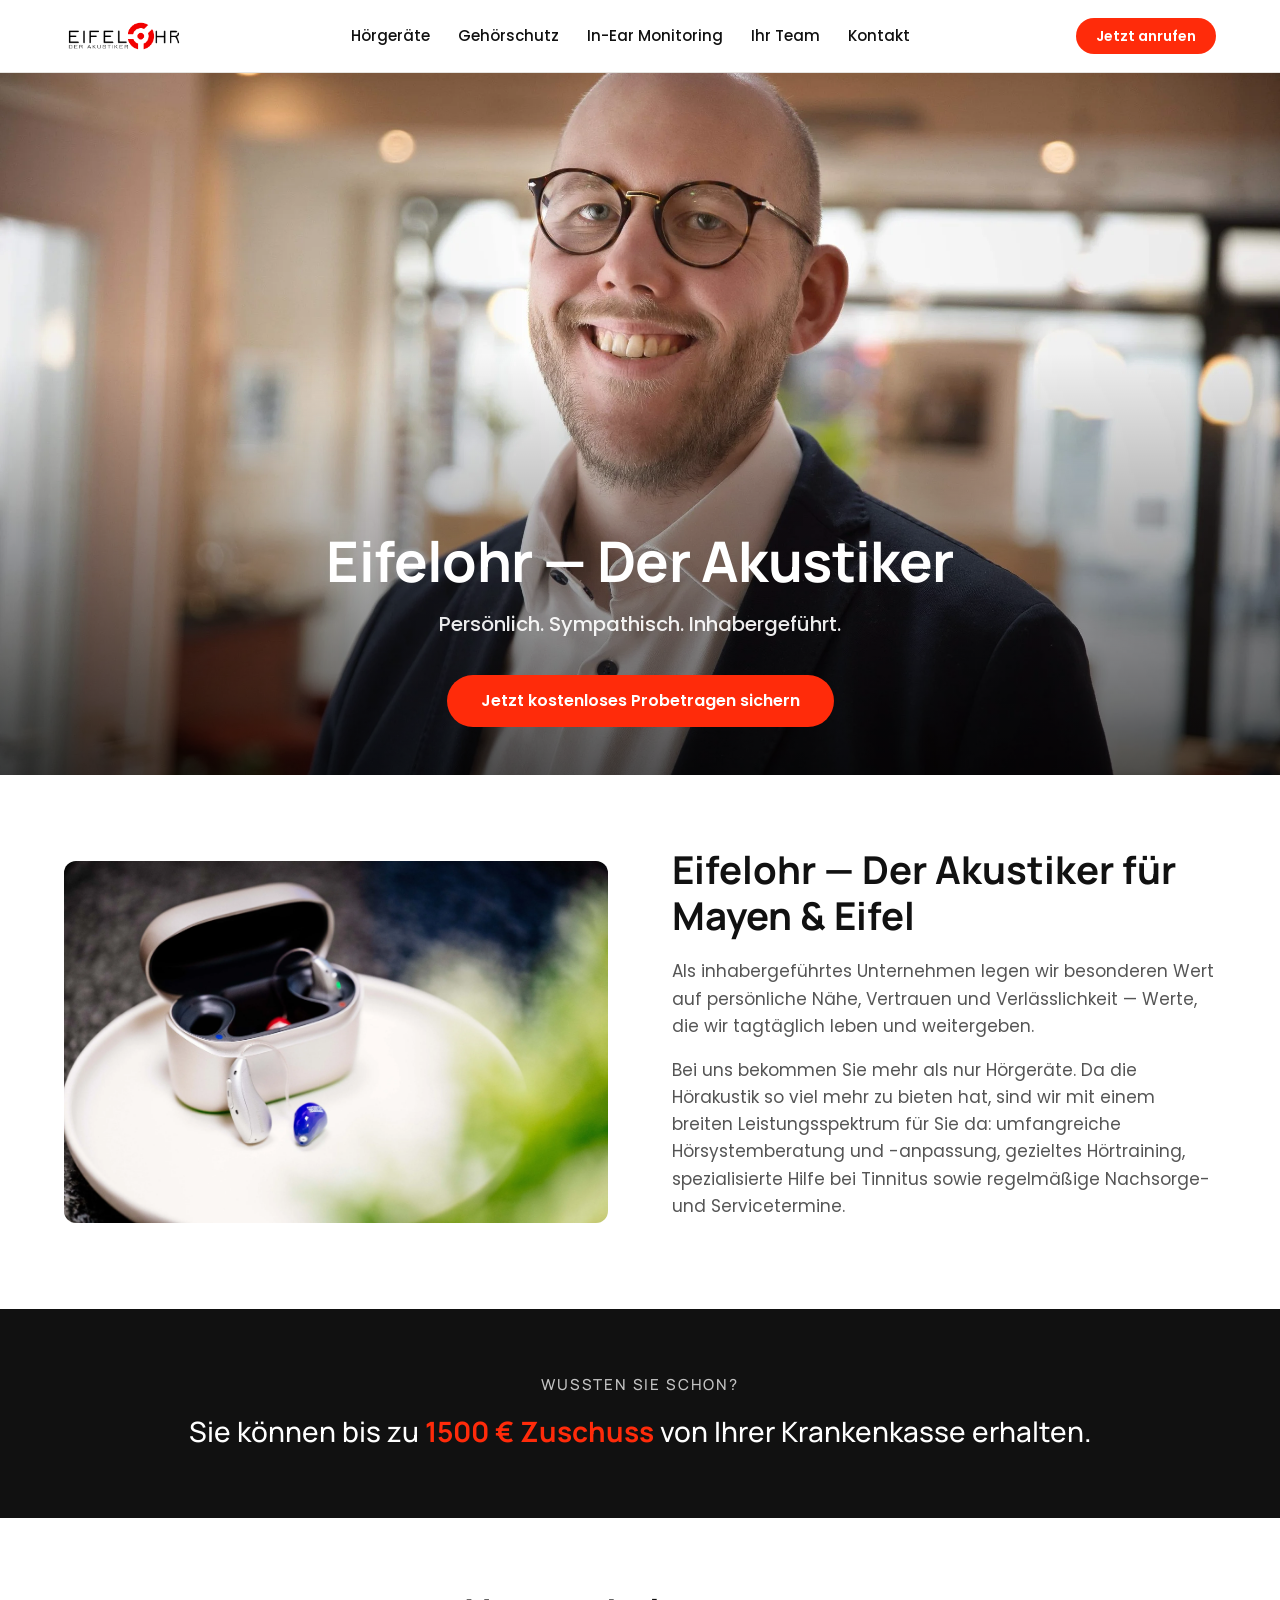
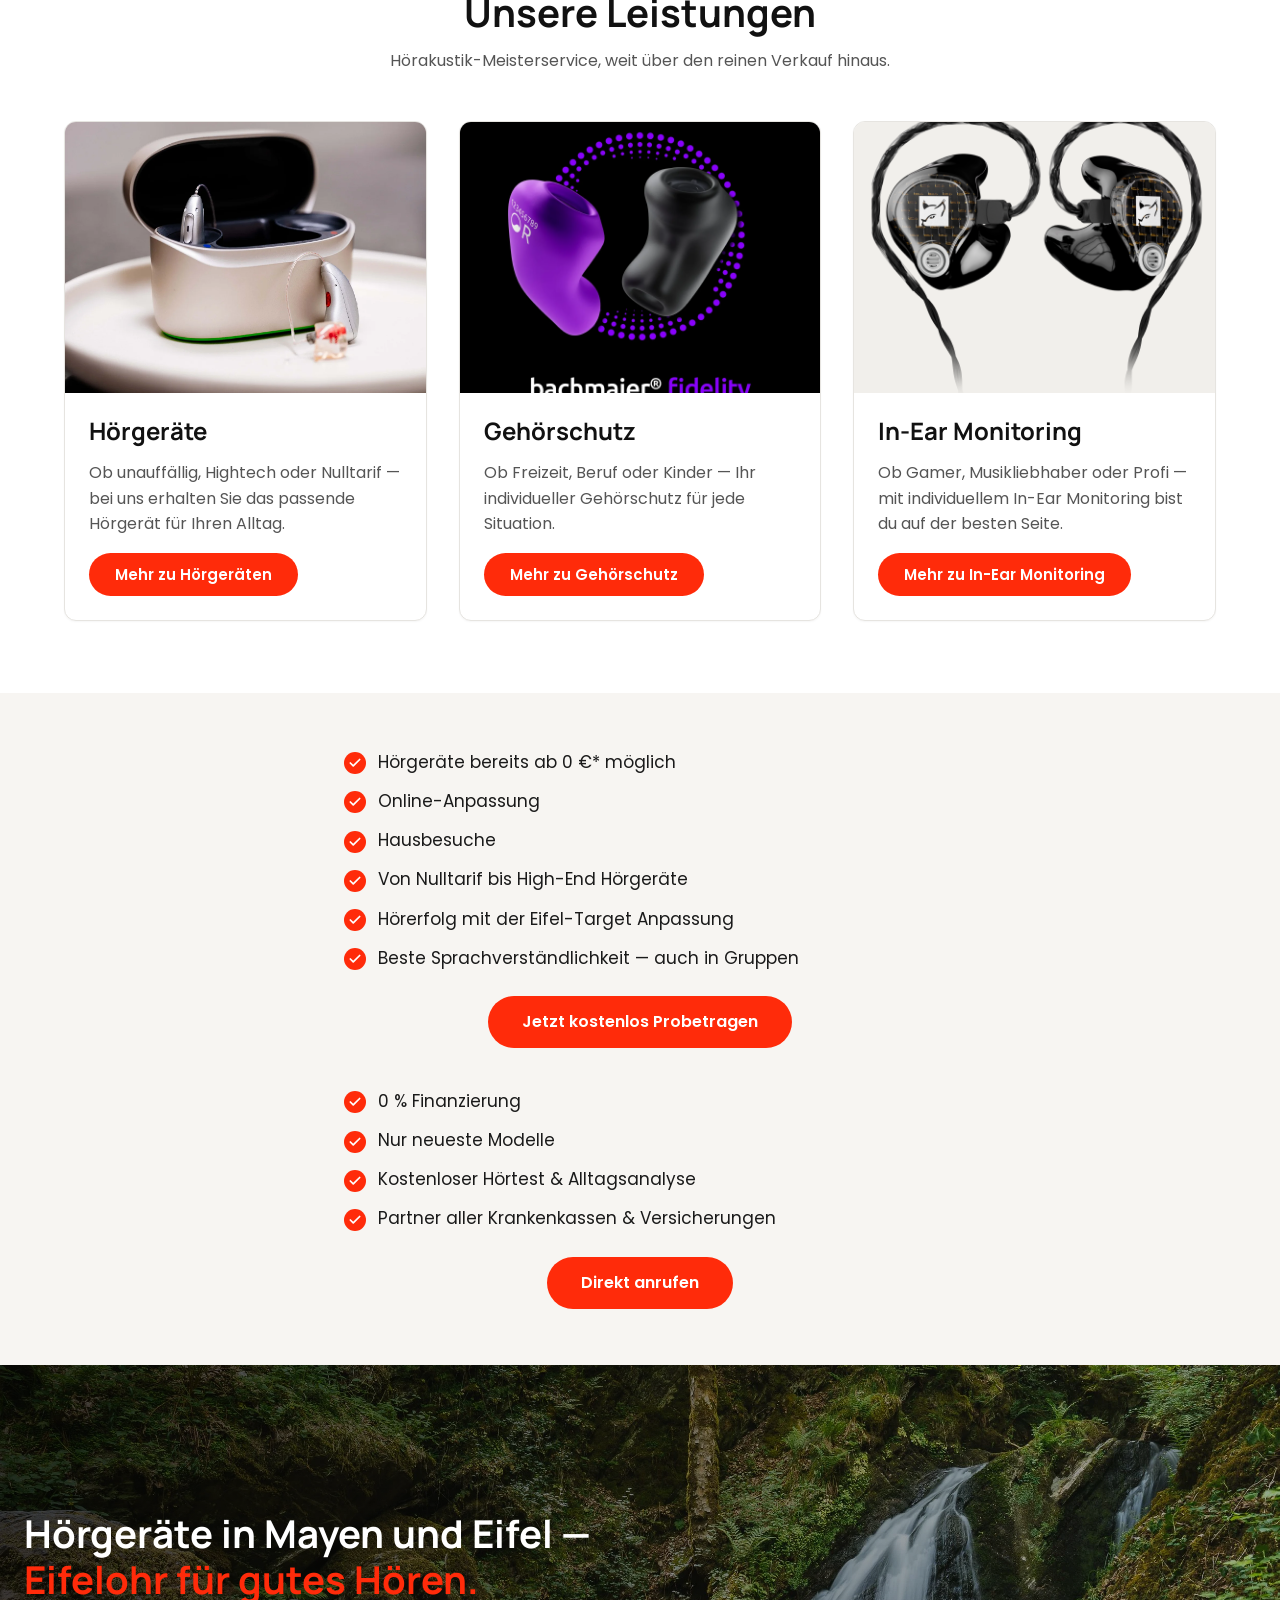
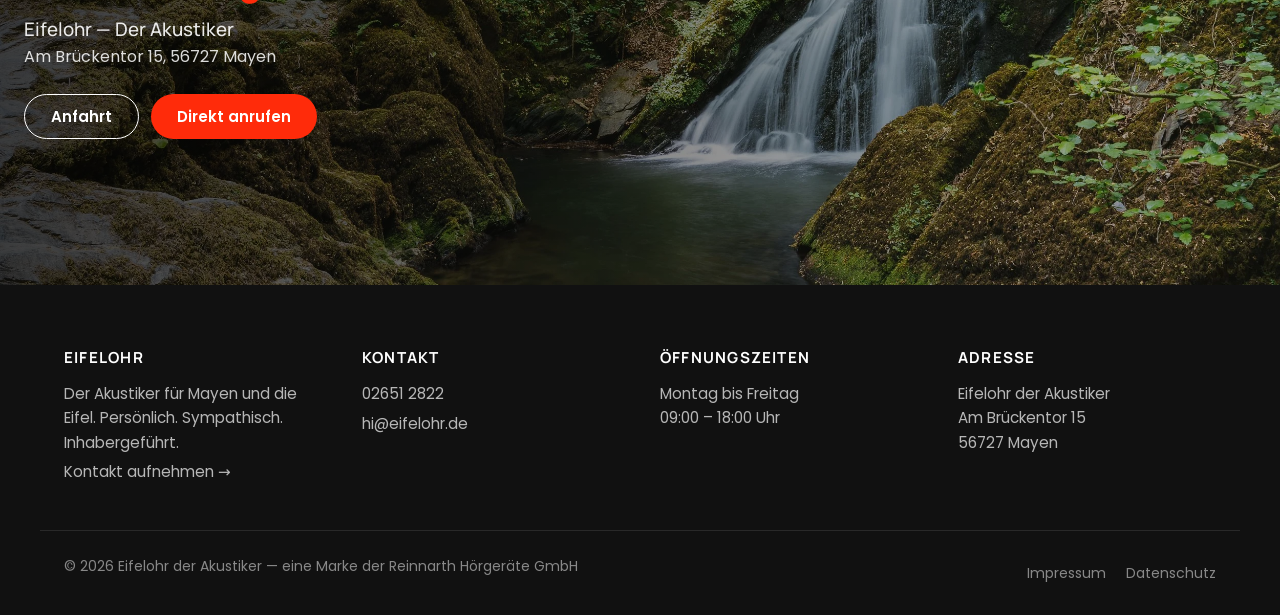
==== index.html @ 72116b99 "Initial: index, hoergeraete, gehoerschutz, in-ear-monitoring, ihr-team, fuer-die-region Clean statis" ====
<!DOCTYPE html>
<html lang="de">
<head>
<meta charset="UTF-8">
<meta name="viewport" content="width=device-width, initial-scale=1">
<title>Eifelohr der Akustiker — Hörgeräte, Gehörschutz & In-Ear Monitoring in Mayen und der Eifel</title>
<meta name="description" content="Eifelohr der Akustiker in Mayen: Hörgeräte, individueller Gehörschutz und In-Ear Monitoring. Persönlich, sympathisch, inhabergeführt. Jetzt kostenlos Probetragen.">
<link rel="icon" href="images/favicon.ico" type="image/x-icon">
<meta property="og:title" content="Eifelohr der Akustiker — Mayen & Eifel">
<meta property="og:description" content="Hörgeräte, Gehörschutz und In-Ear Monitoring in Mayen und der Eifel.">
<meta property="og:image" content="images/logo.png">
<meta property="og:type" content="website">
<link rel="preconnect" href="https://fonts.googleapis.com">
<link rel="preconnect" href="https://fonts.gstatic.com" crossorigin>
<link rel="stylesheet" href="https://fonts.googleapis.com/css2?family=Manrope:wght@500;700&family=Poppins:wght@400;500;600;700&display=swap">
<link rel="stylesheet" href="styles.css">
</head>
<body>

<header class="site-header">
  <div class="container header-inner">
    <a href="index.html" class="logo-link" aria-label="Eifelohr der Akustiker – Startseite">
      <img src="images/logo.png" alt="Eifelohr der Akustiker" class="logo">
    </a>
    <nav class="nav" aria-label="Hauptnavigation">
      <a href="hoergeraete.html">Hörgeräte</a>
      <a href="gehoerschutz.html">Gehörschutz</a>
      <a href="in-ear-monitoring.html">In-Ear Monitoring</a>
      <a href="ihr-team.html">Ihr Team</a>
      <a href="kontakt.html">Kontakt</a>
    </nav>
    <a href="tel:+4926512822" class="btn btn-primary btn-header">Jetzt anrufen</a>
    <button class="nav-toggle" aria-label="Menü öffnen" aria-expanded="false">
      <span></span><span></span><span></span>
    </button>
  </div>
</header>

<main>

  <section class="hero">
    <img src="images/hero-portrait.jpg" alt="Johannes Penzel – Eifelohr der Akustiker" class="hero-image">
    <div class="hero-overlay">
      <h1>Eifelohr — Der Akustiker</h1>
      <p class="hero-sub">Persönlich. Sympathisch. Inhabergeführt.</p>
      <a href="tel:+4926512822" class="btn btn-primary btn-lg">Jetzt kostenloses Probetragen sichern</a>
    </div>
  </section>

  <section class="section">
    <div class="container split">
      <div class="split-media">
        <img src="images/hearing-aid.jpg" alt="Modernes Hörgerät aus der Eifelohr-Beratung">
      </div>
      <div class="split-body">
        <h2>Eifelohr — Der Akustiker für Mayen & Eifel</h2>
        <p>Als inhabergeführtes Unternehmen legen wir besonderen Wert auf persönliche Nähe, Vertrauen und Verlässlichkeit — Werte, die wir tagtäglich leben und weitergeben.</p>
        <p>Bei uns bekommen Sie mehr als nur Hörgeräte. Da die Hörakustik so viel mehr zu bieten hat, sind wir mit einem breiten Leistungsspektrum für Sie da: umfangreiche Hörsystemberatung und -anpassung, gezieltes Hörtraining, spezialisierte Hilfe bei Tinnitus sowie regelmäßige Nachsorge- und Servicetermine.</p>
      </div>
    </div>
  </section>

  <section class="banner banner-dark">
    <div class="container">
      <p class="banner-eyebrow">Wussten Sie schon?</p>
      <p class="banner-text">Sie können bis zu <strong>1500&nbsp;€ Zuschuss</strong> von Ihrer Krankenkasse erhalten.</p>
    </div>
  </section>

  <section class="section">
    <div class="container">
      <div class="section-title">
        <h2>Unsere Leistungen</h2>
        <p>Hörakustik-Meisterservice, weit über den reinen Verkauf hinaus.</p>
      </div>
      <div class="services">
        <article class="service-card">
          <img src="images/service-hoergeraete.jpg" alt="Hörgeräte">
          <h3>Hörgeräte</h3>
          <p>Ob unauffällig, Hightech oder Nulltarif — bei uns erhalten Sie das passende Hörgerät für Ihren Alltag.</p>
          <a href="hoergeraete.html" class="btn btn-primary">Mehr zu Hörgeräten</a>
        </article>
        <article class="service-card">
          <img src="images/service-gehoerschutz.jpg" alt="Individueller Gehörschutz">
          <h3>Gehörschutz</h3>
          <p>Ob Freizeit, Beruf oder Kinder — Ihr individueller Gehörschutz für jede Situation.</p>
          <a href="gehoerschutz.html" class="btn btn-primary">Mehr zu Gehörschutz</a>
        </article>
        <article class="service-card">
          <img src="images/service-inear.png" alt="In-Ear Monitoring">
          <h3>In-Ear Monitoring</h3>
          <p>Ob Gamer, Musikliebhaber oder Profi — mit individuellem In-Ear Monitoring bist du auf der besten Seite.</p>
          <a href="in-ear-monitoring.html" class="btn btn-primary">Mehr zu In-Ear Monitoring</a>
        </article>
      </div>
    </div>
  </section>

  <section class="section-features">
    <div class="container features">
      <ul class="feature-list">
        <li>Hörgeräte bereits ab 0&nbsp;€* möglich</li>
        <li>Online-Anpassung</li>
        <li>Hausbesuche</li>
        <li>Von Nulltarif bis High-End Hörgeräte</li>
        <li>Hörerfolg mit der Eifel-Target Anpassung</li>
        <li>Beste Sprachverständlichkeit — auch in Gruppen</li>
      </ul>
      <a href="kontakt.html" class="btn btn-primary btn-lg features-cta">Jetzt kostenlos Probetragen</a>
    </div>
    <div class="container features">
      <ul class="feature-list">
        <li>0&nbsp;% Finanzierung</li>
        <li>Nur neueste Modelle</li>
        <li>Kostenloser Hörtest & Alltagsanalyse</li>
        <li>Partner aller Krankenkassen & Versicherungen</li>
      </ul>
      <a href="tel:+4926512822" class="btn btn-primary btn-lg features-cta">Direkt anrufen</a>
    </div>
  </section>

  <section class="claim">
    <div class="claim-media">
      <img src="images/anfahrt.jpg" alt="Eifelohr Ladenlokal in Mayen">
    </div>
    <div class="claim-body">
      <h2>Hörgeräte in Mayen und Eifel —<br><span class="accent">Eifelohr für gutes Hören.</span></h2>
      <h3>Eifelohr — Der Akustiker</h3>
      <p>Am Brückentor 15, 56727 Mayen</p>
      <div class="claim-actions">
        <a href="https://www.google.com/maps/search/?api=1&amp;query=Am+Br%C3%BCckentor+15,+56727+Mayen" target="_blank" rel="noopener" class="btn btn-outline on-dark">Anfahrt</a>
        <a href="tel:+4926512822" class="btn btn-primary">Direkt anrufen</a>
      </div>
    </div>
  </section>

</main>

<footer class="site-footer">
  <div class="container footer-inner">
    <div class="footer-col">
      <h4>Eifelohr</h4>
      <p>Der Akustiker für Mayen und die Eifel. Persönlich. Sympathisch. Inhabergeführt.</p>
      <p><a href="kontakt.html">Kontakt aufnehmen →</a></p>
    </div>
    <div class="footer-col">
      <h4>Kontakt</h4>
      <p><a href="tel:+4926512822">02651&nbsp;2822</a></p>
      <p><a href="mailto:hi@eifelohr.de">hi@eifelohr.de</a></p>
    </div>
    <div class="footer-col">
      <h4>Öffnungszeiten</h4>
      <p>Montag bis Freitag
09:00 – 18:00 Uhr</p>
    </div>
    <div class="footer-col">
      <h4>Adresse</h4>
      <p>Eifelohr der Akustiker
Am Brückentor 15
56727 Mayen</p>
    </div>
  </div>
  <div class="container footer-legal">
    <p>© <span id="year">2026</span> Eifelohr der Akustiker — eine Marke der Reinnarth Hörgeräte GmbH</p>
    <nav aria-label="Rechtliches">
      <a href="impressum.html">Impressum</a>
      <a href="datenschutz.html">Datenschutz</a>
    </nav>
  </div>
</footer>

<script>
  document.getElementById('year').textContent = new Date().getFullYear();
  const toggle = document.querySelector('.nav-toggle');
  toggle?.addEventListener('click', () => {
    const open = document.body.classList.toggle('nav-open');
    toggle.setAttribute('aria-expanded', open ? 'true' : 'false');
  });
</script>

</body>
</html>
---- styles.css ----
/* =========================================================
   Eifelohr der Akustiker — clean HTML/CSS
   ========================================================= */

/* Reset & base ------------------------------------------- */
*,*::before,*::after{box-sizing:border-box}
html{-webkit-text-size-adjust:100%;scroll-behavior:smooth}
body{margin:0;font-family:"Poppins",system-ui,-apple-system,Segoe UI,Roboto,sans-serif;font-size:16px;line-height:1.6;color:#1a1a1a;background:#fff;-webkit-font-smoothing:antialiased}
img{max-width:100%;height:auto;display:block}
a{color:inherit;text-decoration:none}
a:hover{color:var(--primary)}
button{font:inherit;cursor:pointer;background:none;border:0;color:inherit}
ul{padding:0;margin:0;list-style:none}
h1,h2,h3,h4,h5{font-family:"Manrope",system-ui,sans-serif;font-weight:700;line-height:1.2;margin:0 0 .6em;color:#111}
p{margin:0 0 1em}

:root{
  --primary:#ff2b0a;
  --primary-hover:#e02208;
  --ink:#111;
  --muted:#555;
  --bg-soft:#f7f5f2;
  --bg-dark:#111;
  --border:#e6e4e0;
  --container:1200px;
  --shadow-sm:0 1px 2px rgba(0,0,0,.04);
  --shadow:0 8px 24px rgba(0,0,0,.08);
  --radius:12px;
}

/* Layout ------------------------------------------------- */
.container{width:100%;max-width:var(--container);margin:0 auto;padding:0 24px}
.section{padding:72px 0}
.section-dark{background:var(--bg-dark);color:#fff}
.section-dark h1,.section-dark h2,.section-dark h3,.section-dark h4{color:#fff}
.section-soft{background:var(--bg-soft)}

/* Buttons ----------------------------------------------- */
.btn{
  display:inline-flex;align-items:center;justify-content:center;gap:.5em;
  padding:14px 26px;border-radius:999px;font-weight:600;font-size:15px;
  line-height:1;white-space:nowrap;transition:background .15s ease,transform .15s ease,color .15s ease,border-color .15s ease;
}
.btn-primary{background:var(--primary);color:#fff}
.btn-primary:hover{background:var(--primary-hover);color:#fff}
.btn-outline{background:transparent;color:var(--ink);border:1.5px solid var(--ink)}
.btn-outline:hover{background:var(--ink);color:#fff}
.btn-outline.on-dark{color:#fff;border-color:#fff}
.btn-outline.on-dark:hover{background:#fff;color:var(--ink)}
.btn-lg{padding:18px 34px;font-size:16px}
.btn-sm{padding:10px 18px;font-size:14px}

/* Header ------------------------------------------------ */
.site-header{
  position:sticky;top:0;z-index:50;background:rgba(255,255,255,.92);
  backdrop-filter:saturate(180%) blur(10px);
  -webkit-backdrop-filter:saturate(180%) blur(10px);
  border-bottom:1px solid var(--border);
}
.header-inner{display:flex;align-items:center;justify-content:space-between;gap:24px;height:72px}
.logo-link{display:inline-flex;align-items:center;flex-shrink:0}
.logo{height:40px;width:auto}
.nav{display:flex;align-items:center;gap:28px}
.nav a{font-size:15px;font-weight:500;color:var(--ink);position:relative;padding:6px 0}
.nav a:hover{color:var(--primary)}
.nav a.active::after,
.nav a[aria-current="page"]::after{content:"";position:absolute;left:0;right:0;bottom:-2px;height:2px;background:var(--primary);border-radius:2px}
.btn-header{padding:11px 20px;font-size:14px}

.nav-toggle{display:none;width:44px;height:44px;padding:10px;border-radius:8px}
.nav-toggle span{display:block;width:22px;height:2px;background:var(--ink);border-radius:2px;margin:4px auto;transition:transform .2s ease,opacity .2s ease}

@media (max-width:880px){
  .nav{position:fixed;inset:72px 0 auto 0;background:#fff;flex-direction:column;align-items:stretch;gap:0;padding:16px 0;border-bottom:1px solid var(--border);box-shadow:var(--shadow);transform:translateY(-12px);opacity:0;pointer-events:none;transition:transform .2s ease,opacity .2s ease}
  .nav a{padding:14px 24px;border-bottom:1px solid var(--border)}
  .nav a:last-child{border-bottom:0}
  body.nav-open .nav{transform:none;opacity:1;pointer-events:auto}
  .nav-toggle{display:block}
  body.nav-open .nav-toggle span:nth-child(1){transform:translateY(6px) rotate(45deg)}
  body.nav-open .nav-toggle span:nth-child(2){opacity:0}
  body.nav-open .nav-toggle span:nth-child(3){transform:translateY(-6px) rotate(-45deg)}
  .btn-header{display:none}
}

/* Hero -------------------------------------------------- */
.hero{position:relative;min-height:78vh;display:flex;align-items:flex-end;justify-content:center;overflow:hidden;color:#fff;isolation:isolate}
.hero-image{position:absolute;inset:0;width:100%;height:100%;object-fit:cover;z-index:-2}
.hero::after{content:"";position:absolute;inset:0;background:linear-gradient(180deg,rgba(0,0,0,0) 40%,rgba(0,0,0,.65) 100%);z-index:-1}
.hero-overlay{width:100%;max-width:var(--container);margin:0 auto;padding:48px 24px;text-align:center}
.hero h1{font-size:clamp(2rem,5vw,3.5rem);margin-bottom:.25em;letter-spacing:-.01em;color:#fff}
.hero-sub{font-size:clamp(1rem,1.6vw,1.25rem);opacity:.92;margin-bottom:1.75em;font-weight:500}

/* Page hero (subpages) --------------------------------- */
.page-hero{padding:96px 0 48px;background:var(--bg-soft);text-align:center}
.page-hero h1{font-size:clamp(2rem,4vw,3rem);margin-bottom:.3em}
.page-hero .lead{font-size:1.125rem;color:var(--muted);max-width:720px;margin:0 auto}

/* Split section (image/text) --------------------------- */
.split{display:grid;grid-template-columns:1fr 1fr;gap:64px;align-items:center}
.split-media img{border-radius:var(--radius);width:100%;aspect-ratio:3/2;object-fit:cover}
.split-body h2{font-size:clamp(1.75rem,3vw,2.5rem);margin-bottom:.5em}
.split-body p{color:var(--muted);font-size:1.0625rem}
.split.reverse .split-media{order:2}
@media (max-width:800px){.split{grid-template-columns:1fr;gap:32px}.split.reverse .split-media{order:0}}

/* Dark banner ----------------------------------------- */
.banner{padding:64px 0;text-align:center}
.banner-dark{background:#111;color:#fff}
.banner-eyebrow{font-family:"Manrope",sans-serif;font-weight:500;color:#fff;opacity:.75;font-size:.95rem;text-transform:uppercase;letter-spacing:.12em;margin:0 0 .75rem}
.banner-text{font-family:"Manrope",sans-serif;font-size:clamp(1.25rem,2.2vw,1.75rem);color:#fff;margin:0;font-weight:500}
.banner-text strong{color:var(--primary);font-weight:700}

/* Address CTA ----------------------------------------- */
.section-address{padding:56px 0}
.address-block{text-align:center;max-width:520px;margin:0 auto;background:#fff;border:1px solid var(--border);border-radius:var(--radius);padding:40px 32px;box-shadow:var(--shadow-sm)}
.address-block h3{margin-bottom:.4em}
.address-block p{color:var(--muted);margin-bottom:1.5em;white-space:pre-line}

/* Services grid --------------------------------------- */
.services{display:grid;grid-template-columns:repeat(3,1fr);gap:32px}
@media (max-width:900px){.services{grid-template-columns:1fr;gap:24px;max-width:520px;margin:0 auto}}
.service-card{background:#fff;border:1px solid var(--border);border-radius:var(--radius);overflow:hidden;display:flex;flex-direction:column;box-shadow:var(--shadow-sm);transition:transform .2s ease,box-shadow .2s ease}
.service-card:hover{transform:translateY(-4px);box-shadow:var(--shadow)}
.service-card img{width:100%;aspect-ratio:4/3;object-fit:cover;background:#f1efeb}
.service-card h3{padding:24px 24px 0;font-size:1.5rem}
.service-card p{padding:0 24px;color:var(--muted);flex:1}
.service-card .btn{margin:0 24px 24px;align-self:flex-start}

/* Feature lists -------------------------------------- */
.section-features{padding:56px 0;background:var(--bg-soft)}
.features{max-width:640px;display:flex;flex-direction:column;align-items:center;text-align:left;gap:24px}
.section-features .container+.container{margin-top:40px}
.feature-list{display:grid;gap:12px;width:100%}
.feature-list li{padding-left:34px;position:relative;font-size:1.0625rem}
.feature-list li::before{
  content:"";position:absolute;left:0;top:.2em;width:22px;height:22px;border-radius:50%;
  background:var(--primary);
  background-image:url("data:image/svg+xml;utf8,<svg xmlns='http://www.w3.org/2000/svg' viewBox='0 0 24 24' fill='none' stroke='white' stroke-width='3' stroke-linecap='round' stroke-linejoin='round'><polyline points='20 6 9 17 4 12'/></svg>");
  background-repeat:no-repeat;background-position:center;background-size:14px;
}
.features-cta{align-self:center}

/* Claim / Anfahrt -------------------------------------- */
.claim{position:relative;padding:0;color:#fff;min-height:520px;display:flex;align-items:center;overflow:hidden;isolation:isolate}
.claim-media{position:absolute;inset:0;z-index:-2}
.claim-media img{width:100%;height:100%;object-fit:cover}
.claim::after{content:"";position:absolute;inset:0;background:linear-gradient(90deg,rgba(0,0,0,.75) 0%,rgba(0,0,0,.35) 70%,rgba(0,0,0,.2) 100%);z-index:-1}
.claim-body{padding:80px 24px;max-width:var(--container)}
.claim-body h2{color:#fff;font-size:clamp(1.75rem,3vw,2.5rem);margin-bottom:.4em}
.claim-body h2 .accent{color:var(--primary)}
.claim-body h3{color:#fff;opacity:.9;font-weight:500;margin-bottom:.2em}
.claim-body p{color:#fff;opacity:.85}
.claim-actions{display:flex;gap:12px;flex-wrap:wrap;margin-top:24px}

/* Product list (Gehörschutz / In-Ear) ------------------ */
.product-row{display:grid;grid-template-columns:minmax(0,1fr) minmax(0,1fr);gap:56px;align-items:center;padding:56px 0;border-top:1px solid var(--border)}
.product-row:first-of-type{border-top:0}
.product-row.reverse .product-media{order:2}
@media (max-width:800px){.product-row{grid-template-columns:1fr;gap:24px;padding:40px 0}.product-row.reverse .product-media{order:0}}
.product-media img{border-radius:var(--radius);width:100%;aspect-ratio:4/3;object-fit:cover;background:#f1efeb}
.product-body h3{font-size:1.75rem;margin-bottom:.25em}
.product-body .tagline{color:var(--muted);font-size:1.0625rem;margin-bottom:1.25em}
.product-body h4{font-size:.85rem;text-transform:uppercase;letter-spacing:.12em;color:var(--muted);font-weight:700;margin:1.25em 0 .6em}
.product-body ul{display:grid;gap:8px;margin-bottom:1em}
.product-body li{position:relative;padding-left:22px;font-size:.975rem}
.product-body li::before{content:"+";position:absolute;left:0;top:0;color:var(--primary);font-weight:700}
.product-body .tags{display:flex;flex-wrap:wrap;gap:6px;margin-bottom:1.25em}
.product-body .tag{background:var(--bg-soft);border:1px solid var(--border);padding:5px 12px;border-radius:999px;font-size:.825rem;color:var(--muted)}
.price-tag{display:inline-block;background:var(--primary);color:#fff;padding:8px 16px;border-radius:999px;font-family:"Manrope",sans-serif;font-weight:700;font-size:1rem;margin-top:.5em}

/* Team -------------------------------------------------- */
.team-grid{display:grid;grid-template-columns:repeat(3,1fr);gap:32px}
@media (max-width:900px){.team-grid{grid-template-columns:1fr;max-width:440px;margin:0 auto}}
.team-card{text-align:center}
.team-card img{width:100%;aspect-ratio:1;object-fit:cover;border-radius:var(--radius);margin-bottom:16px}
.team-card h3{margin-bottom:.4em;font-size:1.375rem}
.team-card p{color:var(--muted);font-size:.975rem}

.quote{max-width:820px;margin:80px auto 0;text-align:center;font-family:"Manrope",sans-serif;font-size:clamp(1.25rem,2vw,1.625rem);line-height:1.4;color:var(--ink);font-style:italic}
.quote::before,.quote::after{color:var(--primary);font-weight:700;font-style:normal}
.quote::before{content:"„"}
.quote::after{content:"\"\""}

/* Info / contact columns ------------------------------ */
.info-grid{display:grid;grid-template-columns:repeat(3,1fr);gap:32px}
@media (max-width:800px){.info-grid{grid-template-columns:1fr;gap:24px}}
.info-card{background:#fff;border:1px solid var(--border);border-radius:var(--radius);padding:28px 28px;box-shadow:var(--shadow-sm)}
.info-card h3{margin-bottom:.75em;font-size:1.25rem}
.info-card p,.info-card li{color:var(--muted);margin:0 0 .4em;white-space:pre-line}
.info-card a{color:var(--ink);font-weight:500}
.info-card a:hover{color:var(--primary)}
.info-card ul{display:grid;gap:6px}

/* Legal pages ----------------------------------------- */
.legal{padding:64px 0 96px}
.legal-content{max-width:780px;margin:0 auto}
.legal h1{font-size:clamp(1.75rem,3vw,2.5rem);margin-bottom:1em}
.legal h2{font-size:1.25rem;margin:2em 0 .5em}
.legal h3{font-size:1.125rem;margin:1.5em 0 .5em}
.legal p{color:var(--muted)}
.legal a{color:var(--primary)}
.legal a:hover{text-decoration:underline}

/* Footer ---------------------------------------------- */
.site-footer{background:#111;color:#eaeaea;padding:64px 0 24px;margin-top:0}
.footer-inner{display:grid;grid-template-columns:repeat(4,1fr);gap:40px;margin-bottom:40px}
@media (max-width:800px){.footer-inner{grid-template-columns:repeat(2,1fr);gap:32px}}
@media (max-width:480px){.footer-inner{grid-template-columns:1fr}}
.footer-col h4{color:#fff;font-size:.95rem;margin-bottom:1em;text-transform:uppercase;letter-spacing:.08em}
.footer-col p,.footer-col a{color:#b7b7b7;font-size:.95rem;margin:0 0 .35em;white-space:pre-line}
.footer-col a:hover{color:#fff}
.footer-legal{display:flex;justify-content:space-between;align-items:center;gap:16px;padding-top:24px;border-top:1px solid rgba(255,255,255,.1);font-size:.875rem;color:#888;flex-wrap:wrap}
.footer-legal nav{display:flex;gap:20px}
.footer-legal a:hover{color:#fff}

/* Utility --------------------------------------------- */
.text-center{text-align:center}
.mt-0{margin-top:0}
.mb-0{margin-bottom:0}
.section-title{text-align:center;margin-bottom:48px}
.section-title h2{font-size:clamp(1.75rem,3vw,2.5rem);margin-bottom:.3em}
.section-title p{color:var(--muted);max-width:640px;margin:0 auto}
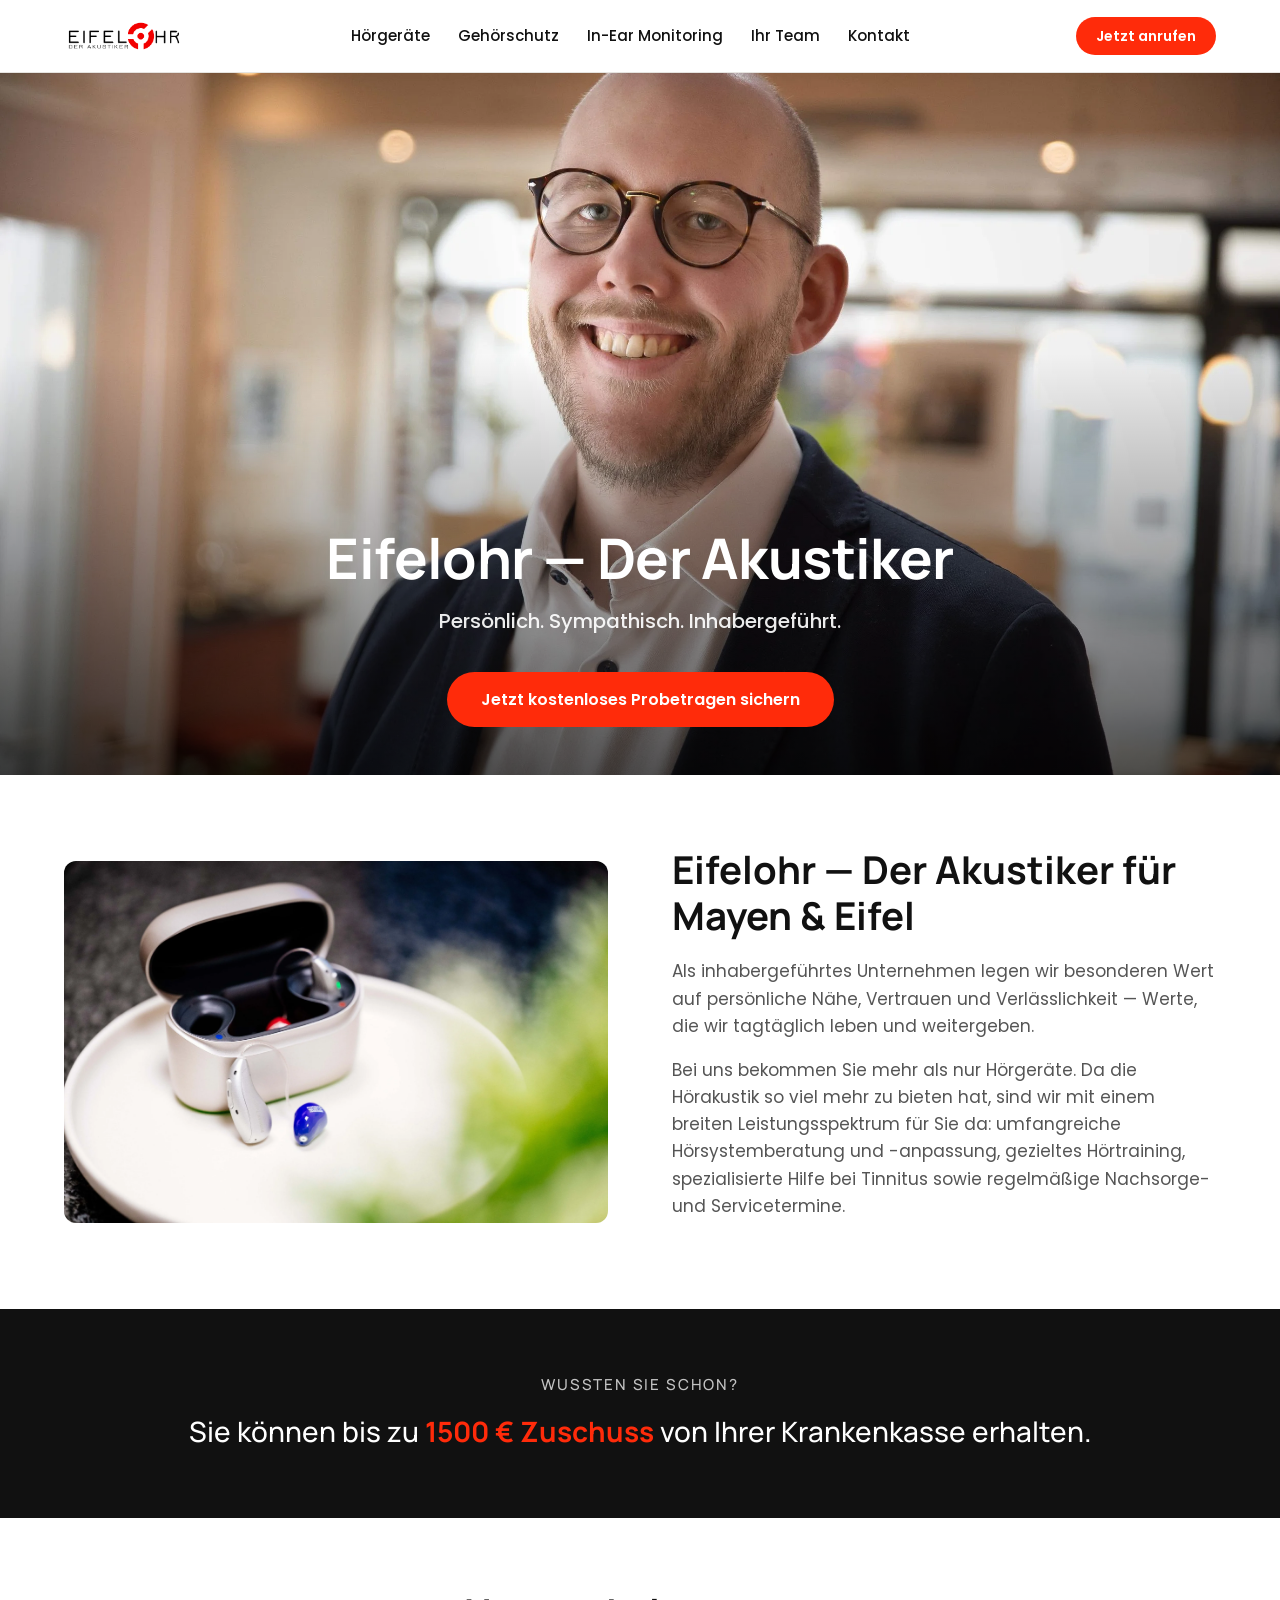
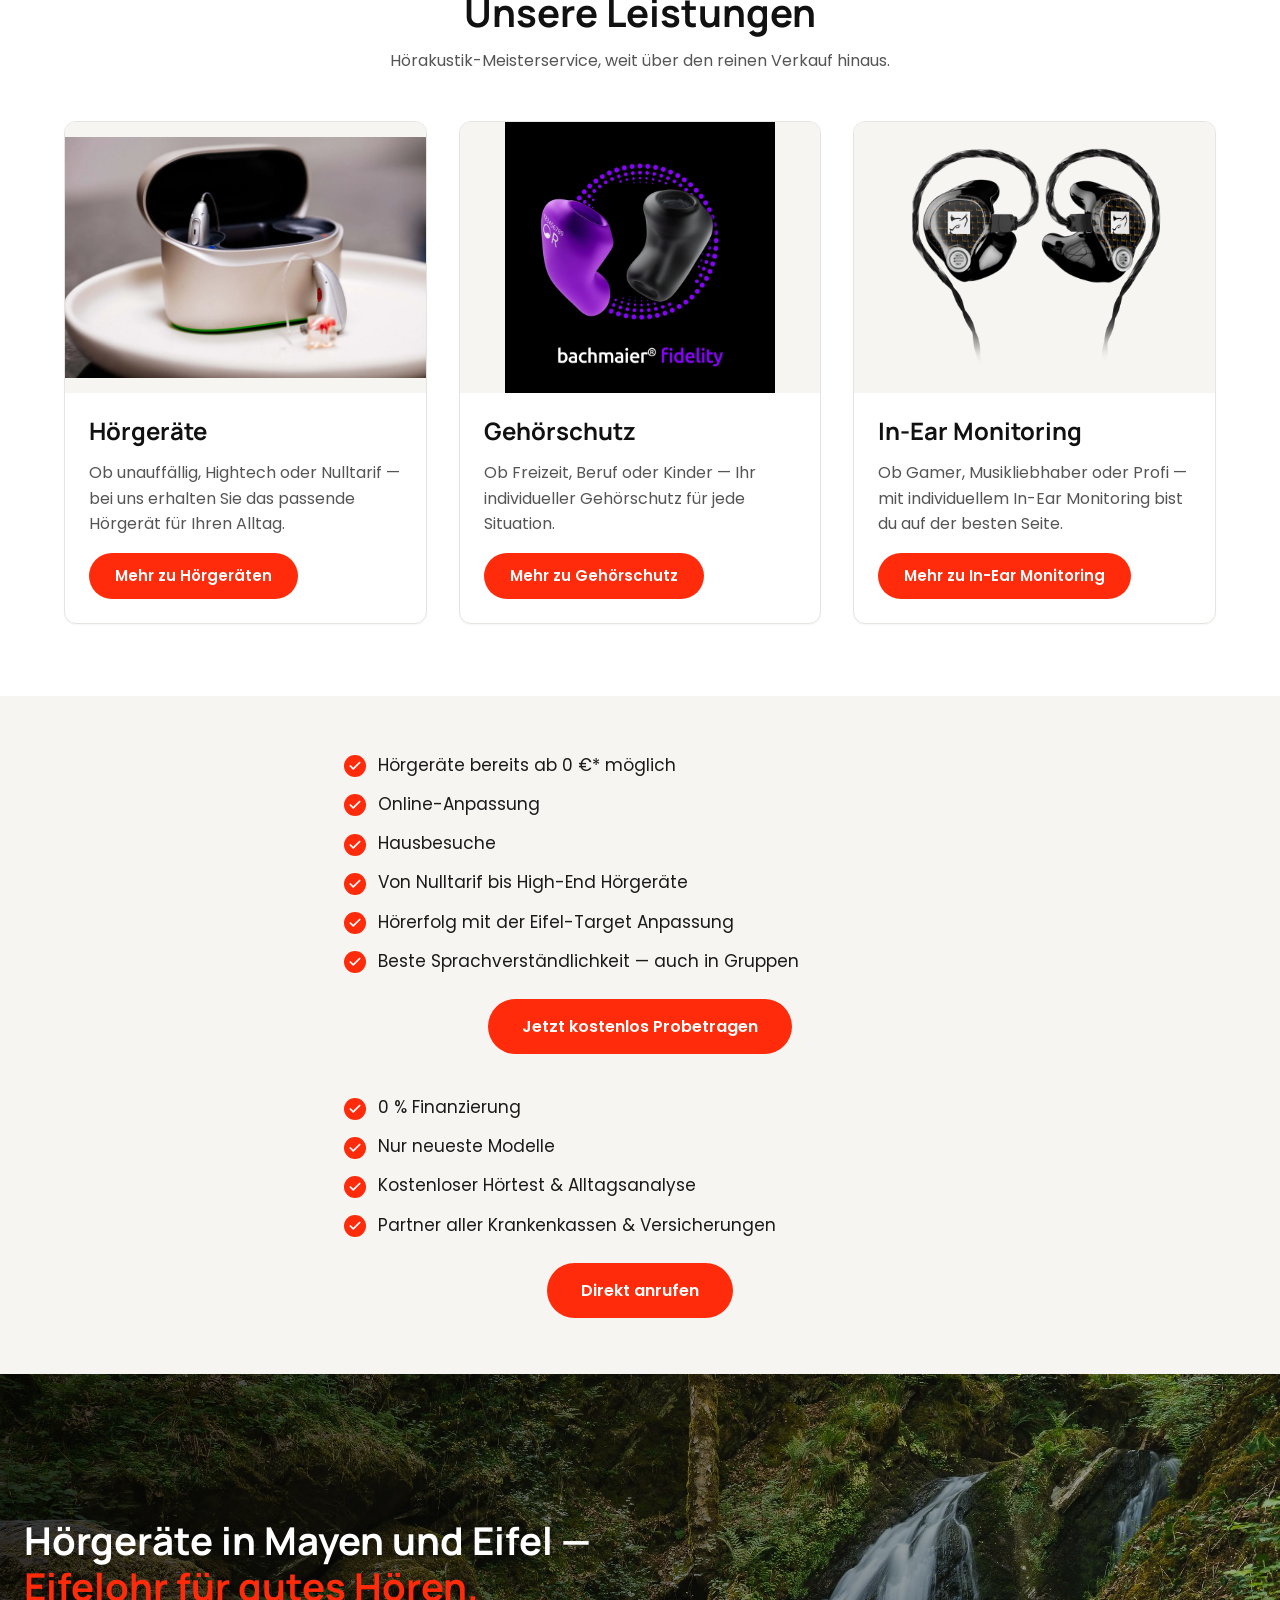
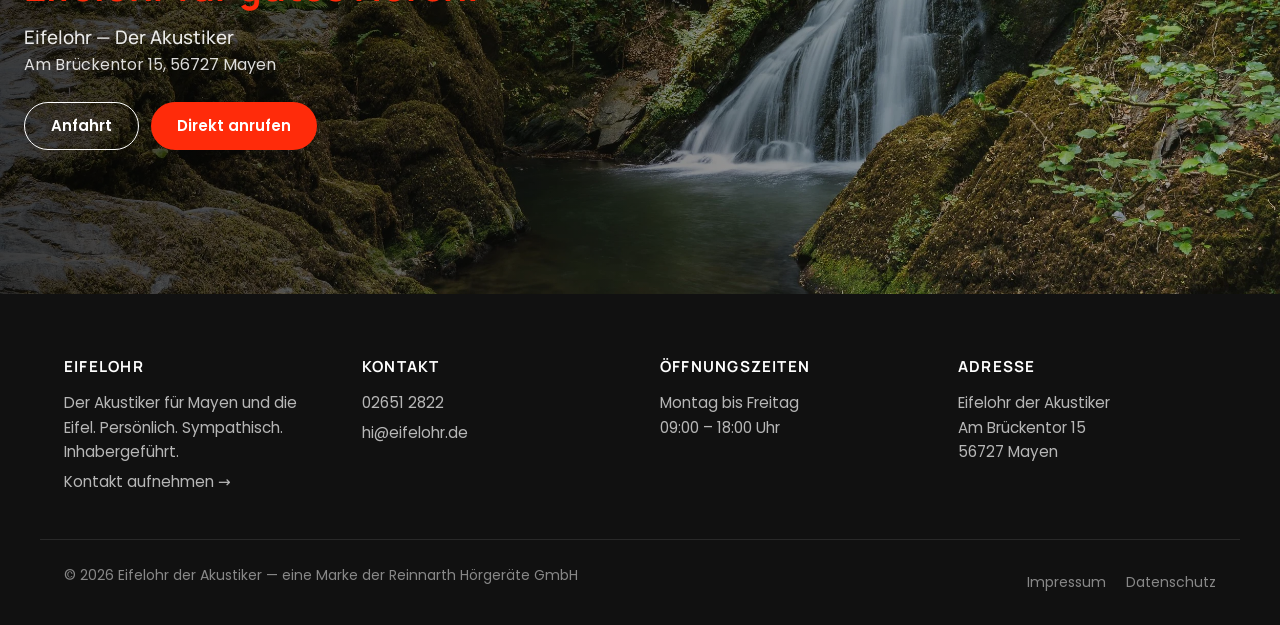
==== commit 8b6fc21c: "Polish: OG-Card, JSON-LD LocalBusiness, sitemap/robots, Mobile-Fixes - OG + Twitter Meta auf alle Se" ====
--- a/index.html
+++ b/index.html
@@ -6,14 +6,56 @@
 <title>Eifelohr der Akustiker — Hörgeräte, Gehörschutz & In-Ear Monitoring in Mayen und der Eifel</title>
 <meta name="description" content="Eifelohr der Akustiker in Mayen: Hörgeräte, individueller Gehörschutz und In-Ear Monitoring. Persönlich, sympathisch, inhabergeführt. Jetzt kostenlos Probetragen.">
 <link rel="icon" href="images/favicon.ico" type="image/x-icon">
-<meta property="og:title" content="Eifelohr der Akustiker — Mayen & Eifel">
-<meta property="og:description" content="Hörgeräte, Gehörschutz und In-Ear Monitoring in Mayen und der Eifel.">
-<meta property="og:image" content="images/logo.png">
+<link rel="apple-touch-icon" href="images/logo.png">
+<meta name="theme-color" content="#ff2b0a">
+<link rel="canonical" href="https://www.eifelohr.de/">
+<meta property="og:site_name" content="Eifelohr der Akustiker">
 <meta property="og:type" content="website">
+<meta property="og:locale" content="de_DE">
+<meta property="og:url" content="https://www.eifelohr.de/">
+<meta property="og:title" content="Eifelohr der Akustiker – Hörgeräte, Gehörschutz & In-Ear Monitoring in Mayen & Eifel">
+<meta property="og:description" content="Persönliche Hörakustik in Mayen und der Eifel. Hörgeräte ab 0 € möglich, maßgefertigter Gehörschutz und Custom In-Ears.">
+<meta property="og:image" content="https://www.eifelohr.de/images/og-cover.jpg">
+<meta property="og:image:width" content="1200">
+<meta property="og:image:height" content="630">
+<meta name="twitter:card" content="summary_large_image">
+<meta name="twitter:title" content="Eifelohr der Akustiker – Hörgeräte, Gehörschutz & In-Ear Monitoring">
+<meta name="twitter:description" content="Persönliche Hörakustik in Mayen und der Eifel. Hörgeräte ab 0 € möglich, maßgefertigter Gehörschutz und Custom In-Ears.">
+<meta name="twitter:image" content="https://www.eifelohr.de/images/og-cover.jpg">
 <link rel="preconnect" href="https://fonts.googleapis.com">
 <link rel="preconnect" href="https://fonts.gstatic.com" crossorigin>
 <link rel="stylesheet" href="https://fonts.googleapis.com/css2?family=Manrope:wght@500;700&family=Poppins:wght@400;500;600;700&display=swap">
 <link rel="stylesheet" href="styles.css">
+<script type="application/ld+json">
+{
+  "@context":"https://schema.org",
+  "@type":"HearingAidStore",
+  "name":"Eifelohr der Akustiker",
+  "legalName":"Reinnarth Hörgeräte GmbH",
+  "description":"Hörakustik-Meisterbetrieb in Mayen: Hörgeräte, individueller Gehörschutz und In-Ear Monitoring für Mayen und die Eifel.",
+  "url":"https://www.eifelohr.de/",
+  "logo":"https://www.eifelohr.de/images/logo.png",
+  "image":"https://www.eifelohr.de/images/og-cover.jpg",
+  "telephone":"+49-2651-2822",
+  "email":"hi@eifelohr.de",
+  "address":{
+    "@type":"PostalAddress",
+    "streetAddress":"Am Brückentor 15",
+    "postalCode":"56727",
+    "addressLocality":"Mayen",
+    "addressRegion":"Rheinland-Pfalz",
+    "addressCountry":"DE"
+  },
+  "areaServed":["Mayen","Eifel","Koblenz","Rheinland-Pfalz"],
+  "openingHoursSpecification":[{
+    "@type":"OpeningHoursSpecification",
+    "dayOfWeek":["Monday","Tuesday","Wednesday","Thursday","Friday"],
+    "opens":"09:00","closes":"18:00"
+  }],
+  "founder":{"@type":"Person","name":"Johannes Penzel"},
+  "sameAs":[]
+}
+</script>
 </head>
 <body>
 
@@ -169,6 +211,30 @@
   </div>
 </footer>
 
+<!-- Formbricks (deaktiviert bis ENV_ID gesetzt ist) -->
+<script>
+  window.formbricksConfig = {
+    // Tragen Sie hier Ihre Werte ein, um Formbricks zu aktivieren:
+    environmentId: "",          // z.B. "cl..." aus Formbricks Dashboard
+    apiHost: "https://app.formbricks.com"  // self-hosted: eigene URL
+  };
+  (function () {
+    if (!window.formbricksConfig.environmentId) return;
+    var s = document.createElement("script");
+    s.type = "module";
+    s.src = window.formbricksConfig.apiHost + "/js/formbricks.umd.cjs";
+    s.onload = function () {
+      if (window.formbricks) {
+        window.formbricks.init({
+          environmentId: window.formbricksConfig.environmentId,
+          apiHost: window.formbricksConfig.apiHost
+        });
+      }
+    };
+    document.head.appendChild(s);
+  })();
+</script>
+
 <script>
   document.getElementById('year').textContent = new Date().getFullYear();
   const toggle = document.querySelector('.nav-toggle');
--- a/styles.css
+++ b/styles.css
@@ -39,7 +39,8 @@
 .btn{
   display:inline-flex;align-items:center;justify-content:center;gap:.5em;
   padding:14px 26px;border-radius:999px;font-weight:600;font-size:15px;
-  line-height:1;white-space:nowrap;transition:background .15s ease,transform .15s ease,color .15s ease,border-color .15s ease;
+  line-height:1.2;white-space:normal;text-align:center;max-width:100%;
+  transition:background .15s ease,transform .15s ease,color .15s ease,border-color .15s ease;
 }
 .btn-primary{background:var(--primary);color:#fff}
 .btn-primary:hover{background:var(--primary-hover);color:#fff}
@@ -52,10 +53,9 @@
 
 /* Header ------------------------------------------------ */
 .site-header{
-  position:sticky;top:0;z-index:50;background:rgba(255,255,255,.92);
-  backdrop-filter:saturate(180%) blur(10px);
-  -webkit-backdrop-filter:saturate(180%) blur(10px);
+  position:sticky;top:0;z-index:50;background:#fff;
   border-bottom:1px solid var(--border);
+  box-shadow:0 1px 0 rgba(0,0,0,.02);
 }
 .header-inner{display:flex;align-items:center;justify-content:space-between;gap:24px;height:72px}
 .logo-link{display:inline-flex;align-items:center;flex-shrink:0}
@@ -87,12 +87,18 @@
 .hero-image{position:absolute;inset:0;width:100%;height:100%;object-fit:cover;z-index:-2}
 .hero::after{content:"";position:absolute;inset:0;background:linear-gradient(180deg,rgba(0,0,0,0) 40%,rgba(0,0,0,.65) 100%);z-index:-1}
 .hero-overlay{width:100%;max-width:var(--container);margin:0 auto;padding:48px 24px;text-align:center}
+@media (max-width:600px){
+  .hero{min-height:70vh}
+  .hero-overlay{padding:32px 20px}
+  .hero-overlay .btn-lg{width:100%;padding:16px 20px;font-size:15px}
+  .btn-lg{padding:16px 24px;font-size:15px}
+}
 .hero h1{font-size:clamp(2rem,5vw,3.5rem);margin-bottom:.25em;letter-spacing:-.01em;color:#fff}
 .hero-sub{font-size:clamp(1rem,1.6vw,1.25rem);opacity:.92;margin-bottom:1.75em;font-weight:500}
 
 /* Page hero (subpages) --------------------------------- */
-.page-hero{padding:96px 0 48px;background:var(--bg-soft);text-align:center}
-.page-hero h1{font-size:clamp(2rem,4vw,3rem);margin-bottom:.3em}
+.page-hero{padding:72px 0 56px;background:var(--bg-soft);text-align:center}
+.page-hero h1{font-size:clamp(1.75rem,3.4vw,2.75rem);margin-bottom:.4em;max-width:900px;margin-left:auto;margin-right:auto;line-height:1.15}
 .page-hero .lead{font-size:1.125rem;color:var(--muted);max-width:720px;margin:0 auto}
 
 /* Split section (image/text) --------------------------- */
@@ -121,7 +127,7 @@
 @media (max-width:900px){.services{grid-template-columns:1fr;gap:24px;max-width:520px;margin:0 auto}}
 .service-card{background:#fff;border:1px solid var(--border);border-radius:var(--radius);overflow:hidden;display:flex;flex-direction:column;box-shadow:var(--shadow-sm);transition:transform .2s ease,box-shadow .2s ease}
 .service-card:hover{transform:translateY(-4px);box-shadow:var(--shadow)}
-.service-card img{width:100%;aspect-ratio:4/3;object-fit:cover;background:#f1efeb}
+.service-card img{width:100%;aspect-ratio:4/3;object-fit:contain;background:#f7f5f2}
 .service-card h3{padding:24px 24px 0;font-size:1.5rem}
 .service-card p{padding:0 24px;color:var(--muted);flex:1}
 .service-card .btn{margin:0 24px 24px;align-self:flex-start}
@@ -157,7 +163,7 @@
 .product-row:first-of-type{border-top:0}
 .product-row.reverse .product-media{order:2}
 @media (max-width:800px){.product-row{grid-template-columns:1fr;gap:24px;padding:40px 0}.product-row.reverse .product-media{order:0}}
-.product-media img{border-radius:var(--radius);width:100%;aspect-ratio:4/3;object-fit:cover;background:#f1efeb}
+.product-media img{border-radius:var(--radius);width:100%;aspect-ratio:4/3;object-fit:contain;background:#f7f5f2}
 .product-body h3{font-size:1.75rem;margin-bottom:.25em}
 .product-body .tagline{color:var(--muted);font-size:1.0625rem;margin-bottom:1.25em}
 .product-body h4{font-size:.85rem;text-transform:uppercase;letter-spacing:.12em;color:var(--muted);font-weight:700;margin:1.25em 0 .6em}
@@ -179,7 +185,7 @@
 .quote{max-width:820px;margin:80px auto 0;text-align:center;font-family:"Manrope",sans-serif;font-size:clamp(1.25rem,2vw,1.625rem);line-height:1.4;color:var(--ink);font-style:italic}
 .quote::before,.quote::after{color:var(--primary);font-weight:700;font-style:normal}
 .quote::before{content:"„"}
-.quote::after{content:"\"\""}
+.quote::after{content:"\201C"}
 
 /* Info / contact columns ------------------------------ */
 .info-grid{display:grid;grid-template-columns:repeat(3,1fr);gap:32px}
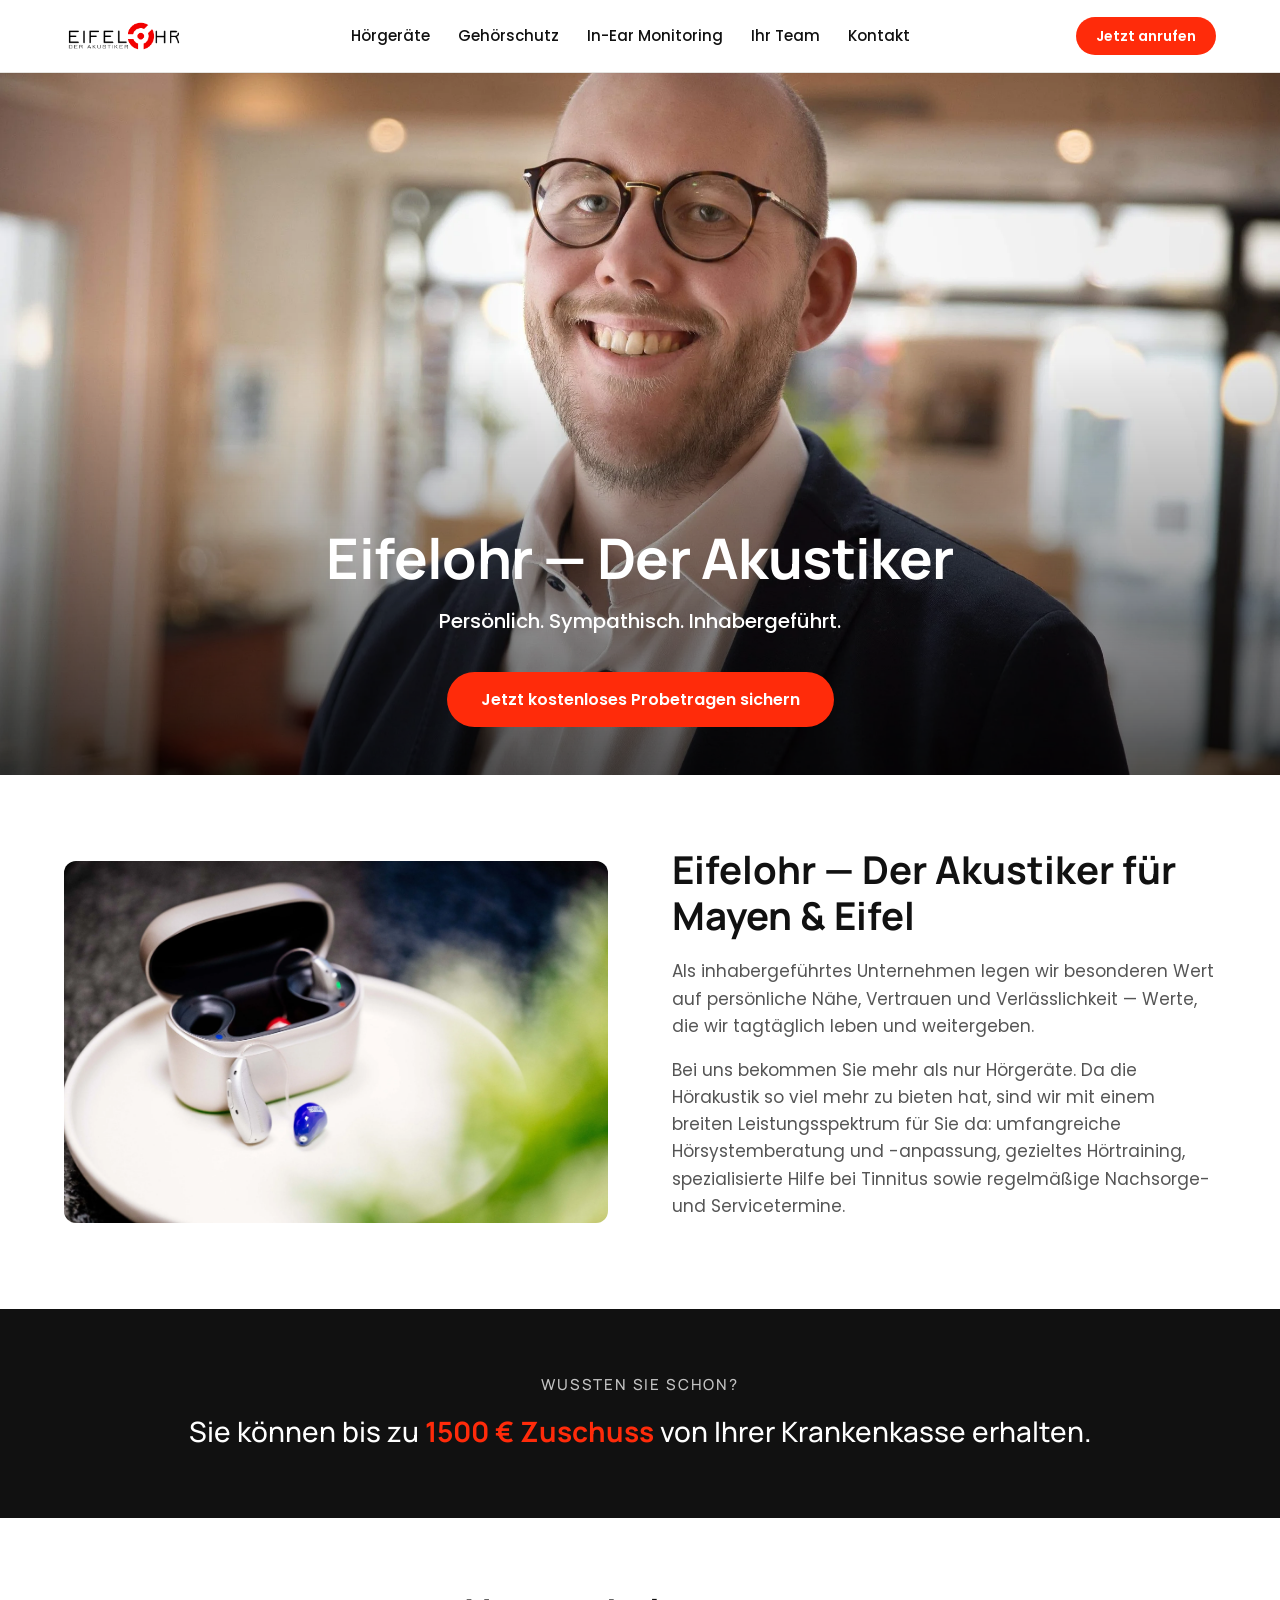
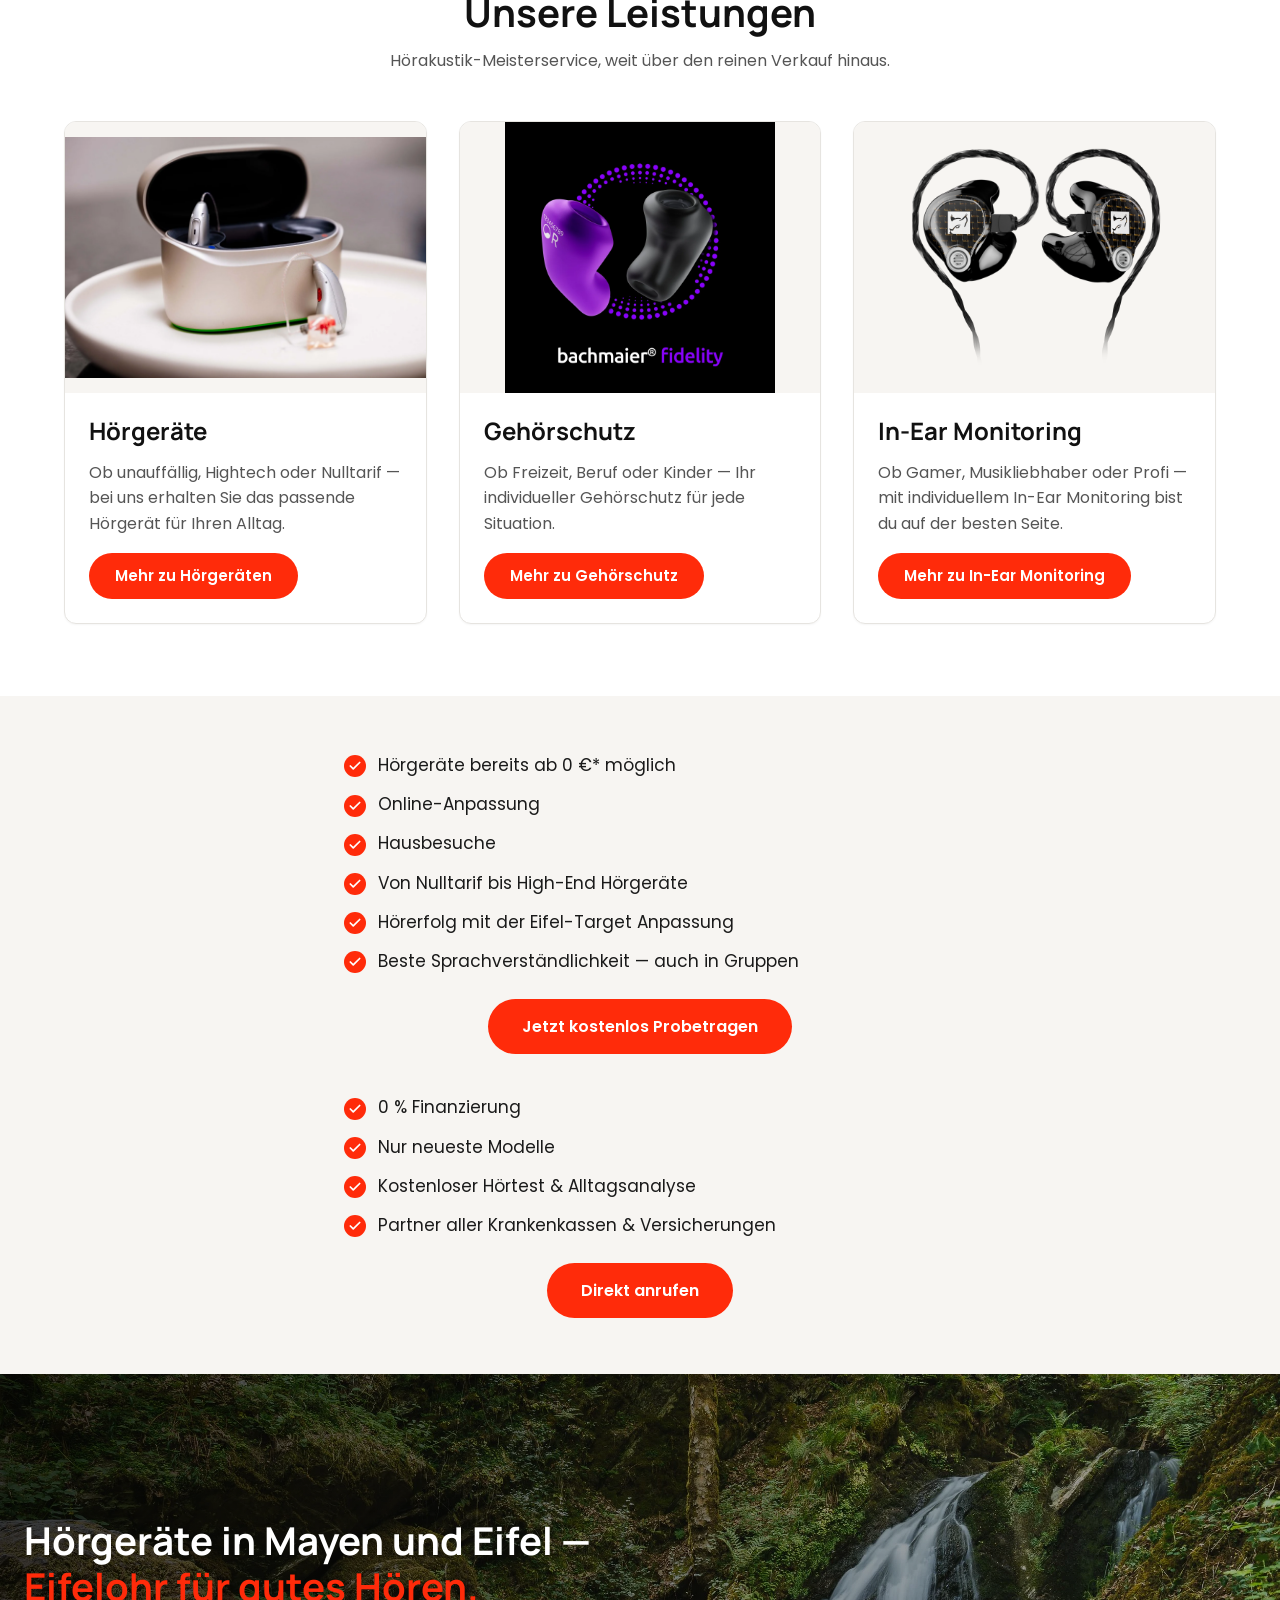
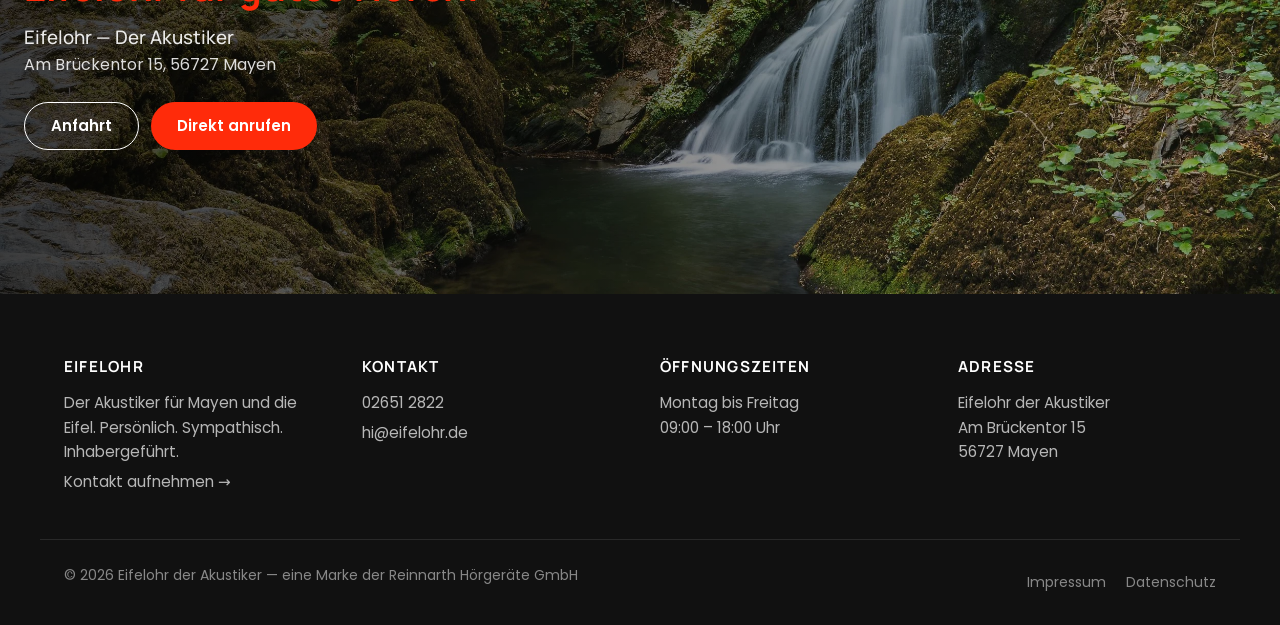
==== commit 54bbec11: "Add scroll reveals, hero parallax, header-shadow, hover micro-interactions - IntersectionObserver-ba" ====
--- a/index.html
+++ b/index.html
@@ -89,7 +89,7 @@
     </div>
   </section>
 
-  <section class="section">
+  <section class="section reveal">
     <div class="container split">
       <div class="split-media">
         <img src="images/hearing-aid.jpg" alt="Modernes Hörgerät aus der Eifelohr-Beratung">
@@ -102,20 +102,20 @@
     </div>
   </section>
 
-  <section class="banner banner-dark">
+  <section class="banner banner-dark reveal">
     <div class="container">
       <p class="banner-eyebrow">Wussten Sie schon?</p>
       <p class="banner-text">Sie können bis zu <strong>1500&nbsp;€ Zuschuss</strong> von Ihrer Krankenkasse erhalten.</p>
     </div>
   </section>
 
-  <section class="section">
+  <section class="section reveal">
     <div class="container">
       <div class="section-title">
         <h2>Unsere Leistungen</h2>
         <p>Hörakustik-Meisterservice, weit über den reinen Verkauf hinaus.</p>
       </div>
-      <div class="services">
+      <div class="services reveal-stagger">
         <article class="service-card">
           <img src="images/service-hoergeraete.jpg" alt="Hörgeräte">
           <h3>Hörgeräte</h3>
@@ -138,7 +138,7 @@
     </div>
   </section>
 
-  <section class="section-features">
+  <section class="section-features reveal">
     <div class="container features">
       <ul class="feature-list">
         <li>Hörgeräte bereits ab 0&nbsp;€* möglich</li>
@@ -161,7 +161,7 @@
     </div>
   </section>
 
-  <section class="claim">
+  <section class="claim reveal">
     <div class="claim-media">
       <img src="images/anfahrt.jpg" alt="Eifelohr Ladenlokal in Mayen">
     </div>
@@ -244,5 +244,6 @@
   });
 </script>
 
+<script src="effects.js" defer></script>
 </body>
 </html>
--- a/styles.css
+++ b/styles.css
@@ -219,6 +219,52 @@
 .footer-legal nav{display:flex;gap:20px}
 .footer-legal a:hover{color:#fff}
 
+/* Animations ------------------------------------------ */
+@keyframes fadeUp{from{opacity:0;transform:translateY(24px)}to{opacity:1;transform:none}}
+@keyframes fadeIn{from{opacity:0}to{opacity:1}}
+@keyframes scaleIn{from{opacity:0;transform:scale(.96)}to{opacity:1;transform:scale(1)}}
+
+.reveal{opacity:0;will-change:opacity,transform}
+.reveal.in{animation:fadeUp .7s cubic-bezier(.22,.61,.36,1) both}
+.reveal-stagger > *{opacity:0}
+.reveal-stagger.in > *{animation:fadeUp .65s cubic-bezier(.22,.61,.36,1) both}
+.reveal-stagger.in > *:nth-child(1){animation-delay:.05s}
+.reveal-stagger.in > *:nth-child(2){animation-delay:.15s}
+.reveal-stagger.in > *:nth-child(3){animation-delay:.25s}
+.reveal-stagger.in > *:nth-child(4){animation-delay:.35s}
+.reveal-stagger.in > *:nth-child(5){animation-delay:.45s}
+.reveal-stagger.in > *:nth-child(6){animation-delay:.55s}
+
+/* Header scroll state */
+.site-header.is-scrolled{box-shadow:0 6px 16px rgba(0,0,0,.06);border-bottom-color:transparent}
+
+/* Hero parallax + subtle zoom */
+.hero-image{transform:translateZ(0) scale(1.04);transition:transform .3s ease-out}
+.hero{animation:fadeIn .8s ease both}
+.hero-overlay > *{opacity:0;animation:fadeUp .7s cubic-bezier(.22,.61,.36,1) both}
+.hero-overlay > *:nth-child(1){animation-delay:.1s}
+.hero-overlay > *:nth-child(2){animation-delay:.25s}
+.hero-overlay > *:nth-child(3){animation-delay:.4s}
+
+/* Hover micro-interactions */
+.btn{transition:background .2s ease,color .2s ease,border-color .2s ease,transform .2s cubic-bezier(.22,.61,.36,1),box-shadow .2s ease}
+.btn-primary:hover{transform:translateY(-1px);box-shadow:0 8px 18px rgba(255,43,10,.28)}
+.btn-outline:hover{transform:translateY(-1px)}
+.service-card{transition:transform .3s cubic-bezier(.22,.61,.36,1),box-shadow .3s ease}
+.service-card img{transition:transform .5s cubic-bezier(.22,.61,.36,1)}
+.service-card:hover img{transform:scale(1.03)}
+.split-media img,.team-card img,.product-media img{transition:transform .5s cubic-bezier(.22,.61,.36,1)}
+.split:hover .split-media img,
+.team-card:hover img,
+.product-row:hover .product-media img{transform:scale(1.02)}
+
+/* Reduced motion --------------------------------------- */
+@media (prefers-reduced-motion: reduce){
+  *,*::before,*::after{animation-duration:.01ms!important;animation-iteration-count:1!important;transition-duration:.01ms!important;scroll-behavior:auto!important}
+  .reveal,.reveal-stagger > *{opacity:1!important;transform:none!important}
+  .hero-image{transform:none!important}
+}
+
 /* Utility --------------------------------------------- */
 .text-center{text-align:center}
 .mt-0{margin-top:0}
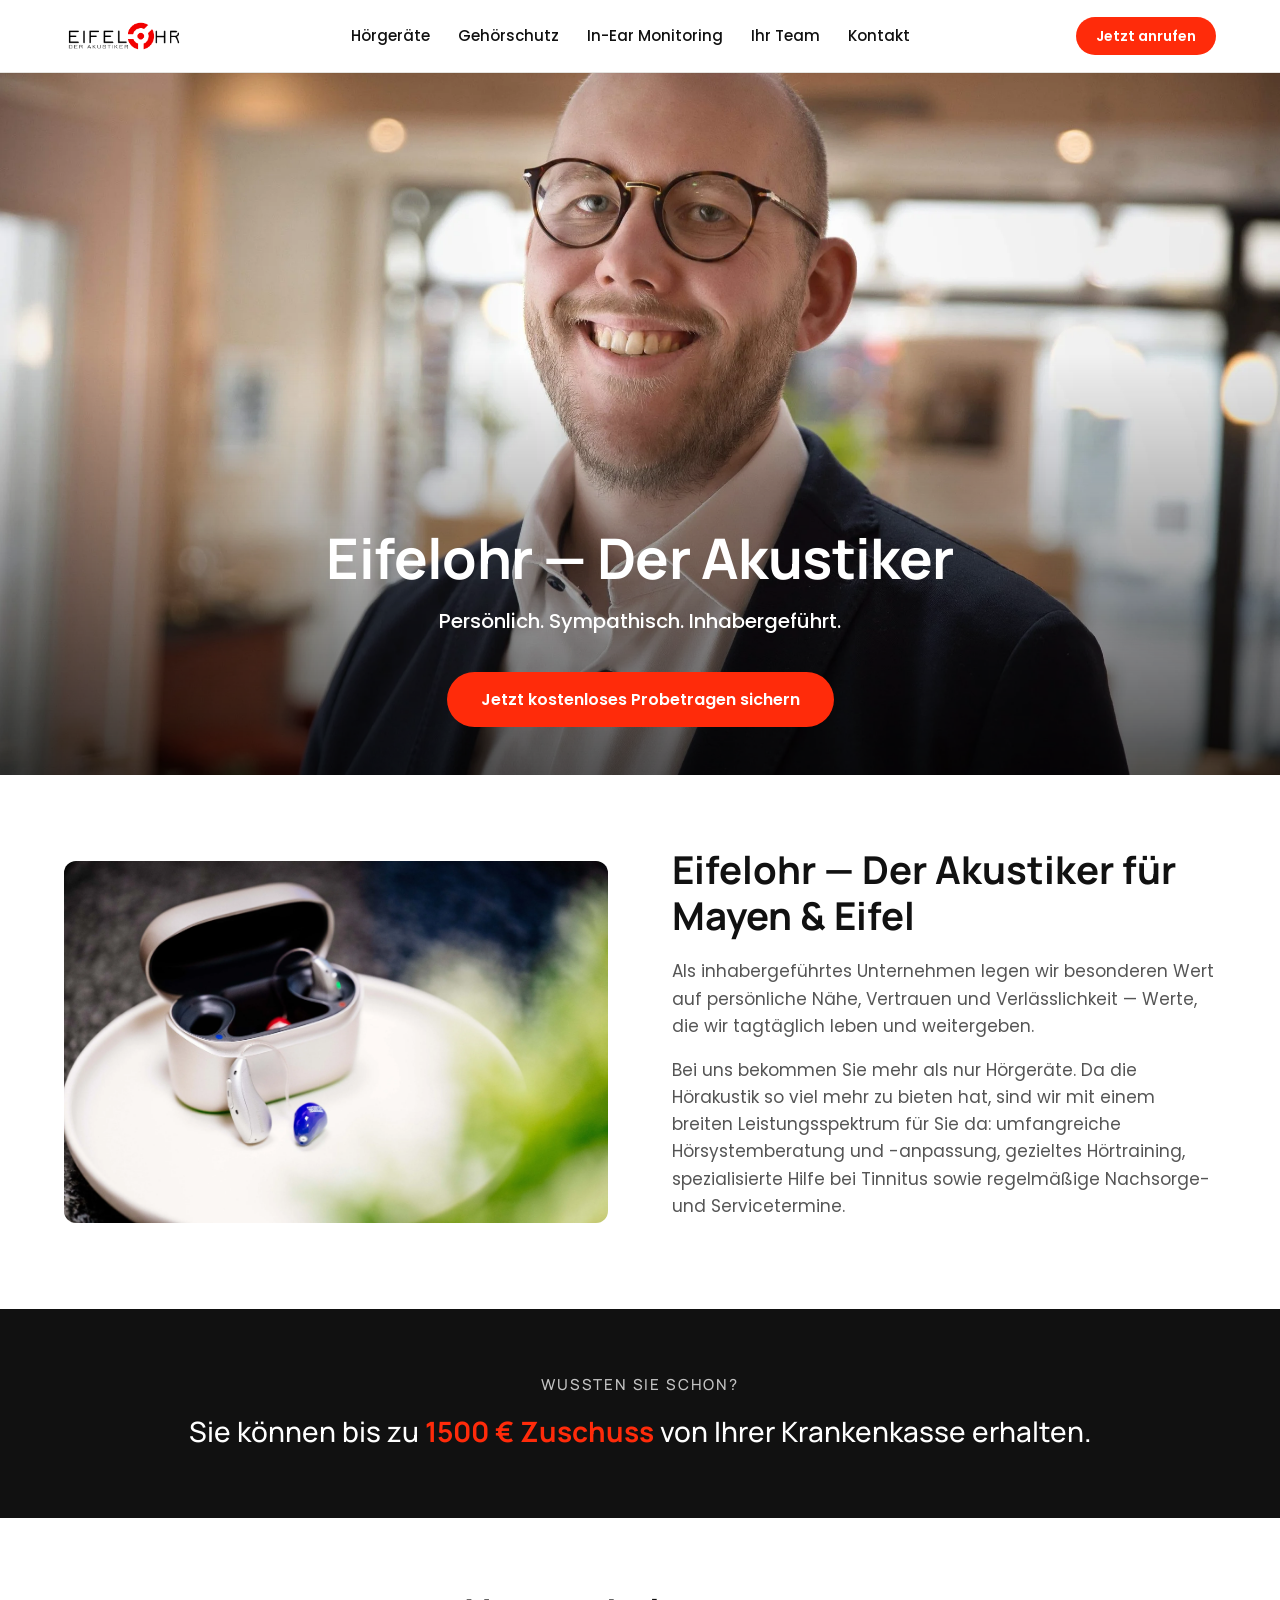
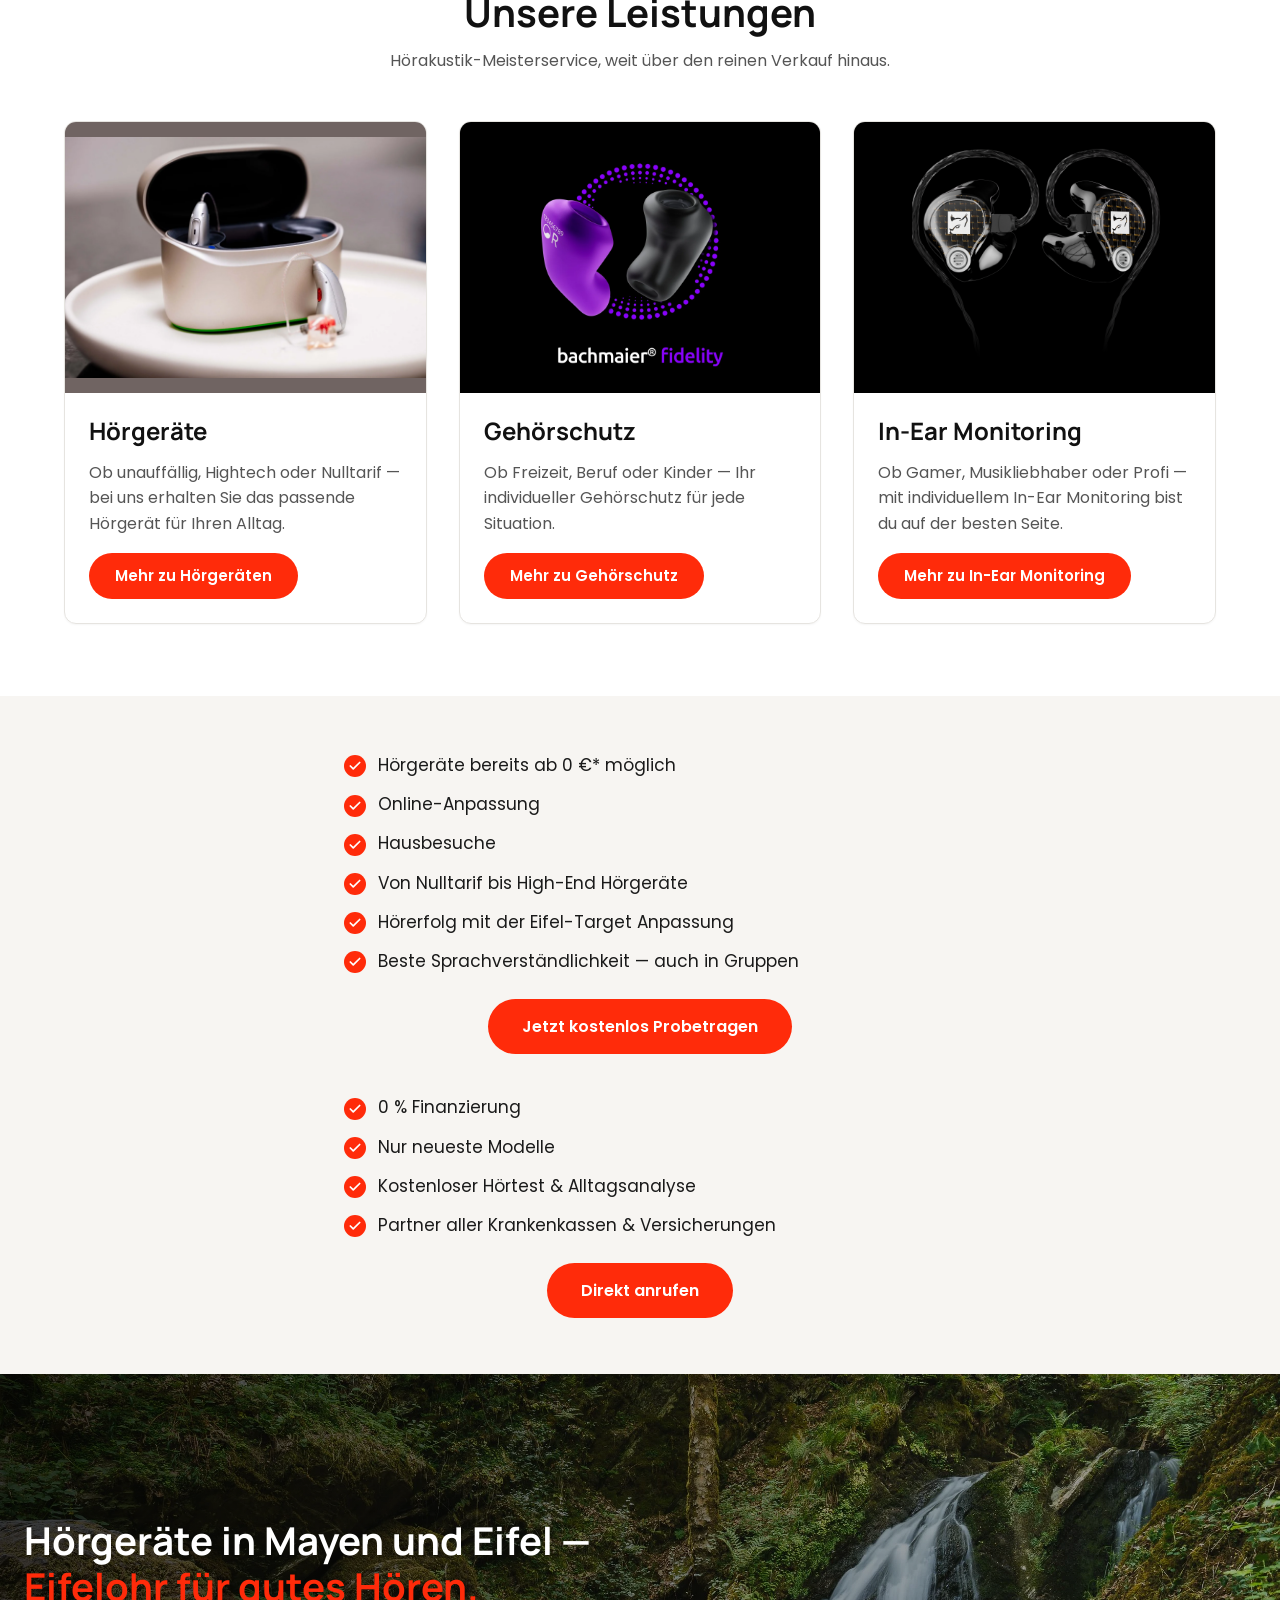
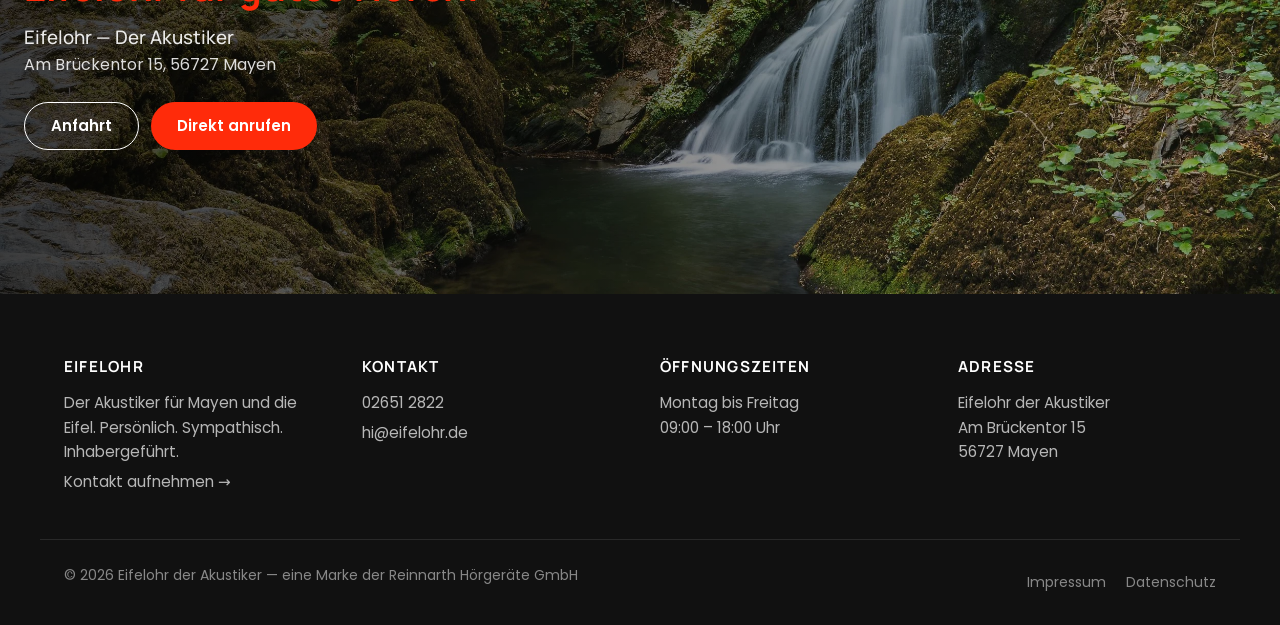
==== commit 6ca7c8ea: "Per-image card backgrounds from corner-pixel average Python-Skript sampelt die vier Eckpixel jedes B" ====
--- a/index.html
+++ b/index.html
@@ -26,6 +26,7 @@
 <link rel="preconnect" href="https://fonts.gstatic.com" crossorigin>
 <link rel="stylesheet" href="https://fonts.googleapis.com/css2?family=Manrope:wght@500;700&family=Poppins:wght@400;500;600;700&display=swap">
 <link rel="stylesheet" href="styles.css">
+<link rel="stylesheet" href="image-colors.css">
 <script type="application/ld+json">
 {
   "@context":"https://schema.org",
--- a/image-colors.css
+++ b/image-colors.css
@@ -0,0 +1,32 @@
+/* Auto-generiert: passender Card-Hintergrund pro Bild aus Eckpixel-Mittelwert */
+/* Quelle: _tools/gen_image_colors.py — nicht manuell editieren */
+.service-card img[src$="images/gs-caliber.jpg"],.product-media img[src$="images/gs-caliber.jpg"]{background:rgb(255,255,255)}
+.service-card img[src$="images/gs-comfort.jpg"],.product-media img[src$="images/gs-comfort.jpg"]{background:rgb(0,0,0)}
+.service-card img[src$="images/gs-fidelity.jpg"],.product-media img[src$="images/gs-fidelity.jpg"]{background:rgb(0,0,0)}
+.service-card img[src$="images/gs-free.jpg"],.product-media img[src$="images/gs-free.jpg"]{background:rgb(255,255,255)}
+.service-card img[src$="images/gs-mass.jpg"],.product-media img[src$="images/gs-mass.jpg"]{background:rgb(0,0,0)}
+.service-card img[src$="images/gs-protect.jpg"],.product-media img[src$="images/gs-protect.jpg"]{background:rgb(0,0,0)}
+.service-card img[src$="images/gs-standard.jpg"],.product-media img[src$="images/gs-standard.jpg"]{background:rgb(192,209,210)}
+.service-card img[src$="images/gs-water.jpg"],.product-media img[src$="images/gs-water.jpg"]{background:rgb(0,0,0)}
+.service-card img[src$="images/gs-xtra.jpg"],.product-media img[src$="images/gs-xtra.jpg"]{background:rgb(255,255,255)}
+.service-card img[src$="images/hearing-aid.jpg"],.product-media img[src$="images/hearing-aid.jpg"]{background:rgb(92,91,71)}
+.service-card img[src$="images/hg-benefit-1.jpg"],.product-media img[src$="images/hg-benefit-1.jpg"]{background:rgb(52,39,27)}
+.service-card img[src$="images/hg-benefit-2.jpg"],.product-media img[src$="images/hg-benefit-2.jpg"]{background:rgb(107,104,80)}
+.service-card img[src$="images/hg-benefit-3.jpg"],.product-media img[src$="images/hg-benefit-3.jpg"]{background:rgb(85,103,112)}
+.service-card img[src$="images/iem-hero.jpg"],.product-media img[src$="images/iem-hero.jpg"]{background:rgb(59,22,23)}
+.service-card img[src$="images/iem-hl4.png"],.product-media img[src$="images/iem-hl4.png"]{background:rgb(0,0,0)}
+.service-card img[src$="images/iem-hl5-gaming.png"],.product-media img[src$="images/iem-hl5-gaming.png"]{background:rgb(0,0,0)}
+.service-card img[src$="images/iem-hl5.png"],.product-media img[src$="images/iem-hl5.png"]{background:rgb(255,255,255)}
+.service-card img[src$="images/iem-hl6.png"],.product-media img[src$="images/iem-hl6.png"]{background:rgb(255,255,255)}
+.service-card img[src$="images/iem-standard.jpg"],.product-media img[src$="images/iem-standard.jpg"]{background:rgb(75,56,40)}
+.service-card img[src$="images/mayen-1.jpg"],.product-media img[src$="images/mayen-1.jpg"]{background:rgb(96,139,156)}
+.service-card img[src$="images/mayen-11.jpg"],.product-media img[src$="images/mayen-11.jpg"]{background:rgb(105,104,91)}
+.service-card img[src$="images/mayen-12.jpg"],.product-media img[src$="images/mayen-12.jpg"]{background:rgb(16,34,9)}
+.service-card img[src$="images/mayen-2.jpg"],.product-media img[src$="images/mayen-2.jpg"]{background:rgb(148,161,164)}
+.service-card img[src$="images/mayen-5.jpg"],.product-media img[src$="images/mayen-5.jpg"]{background:rgb(143,131,131)}
+.service-card img[src$="images/mayen-9.jpg"],.product-media img[src$="images/mayen-9.jpg"]{background:rgb(58,65,43)}
+.service-card img[src$="images/service-gehoerschutz.jpg"],.product-media img[src$="images/service-gehoerschutz.jpg"]{background:rgb(0,0,0)}
+.service-card img[src$="images/service-hoergeraete.jpg"],.product-media img[src$="images/service-hoergeraete.jpg"]{background:rgb(112,100,98)}
+.service-card img[src$="images/service-inear.png"],.product-media img[src$="images/service-inear.png"]{background:rgb(0,0,0)}
+.service-card img[src$="images/team-daniel.jpg"],.product-media img[src$="images/team-daniel.jpg"]{background:rgb(59,47,42)}
+.service-card img[src$="images/team-ersin.jpg"],.product-media img[src$="images/team-ersin.jpg"]{background:rgb(65,25,18)}
